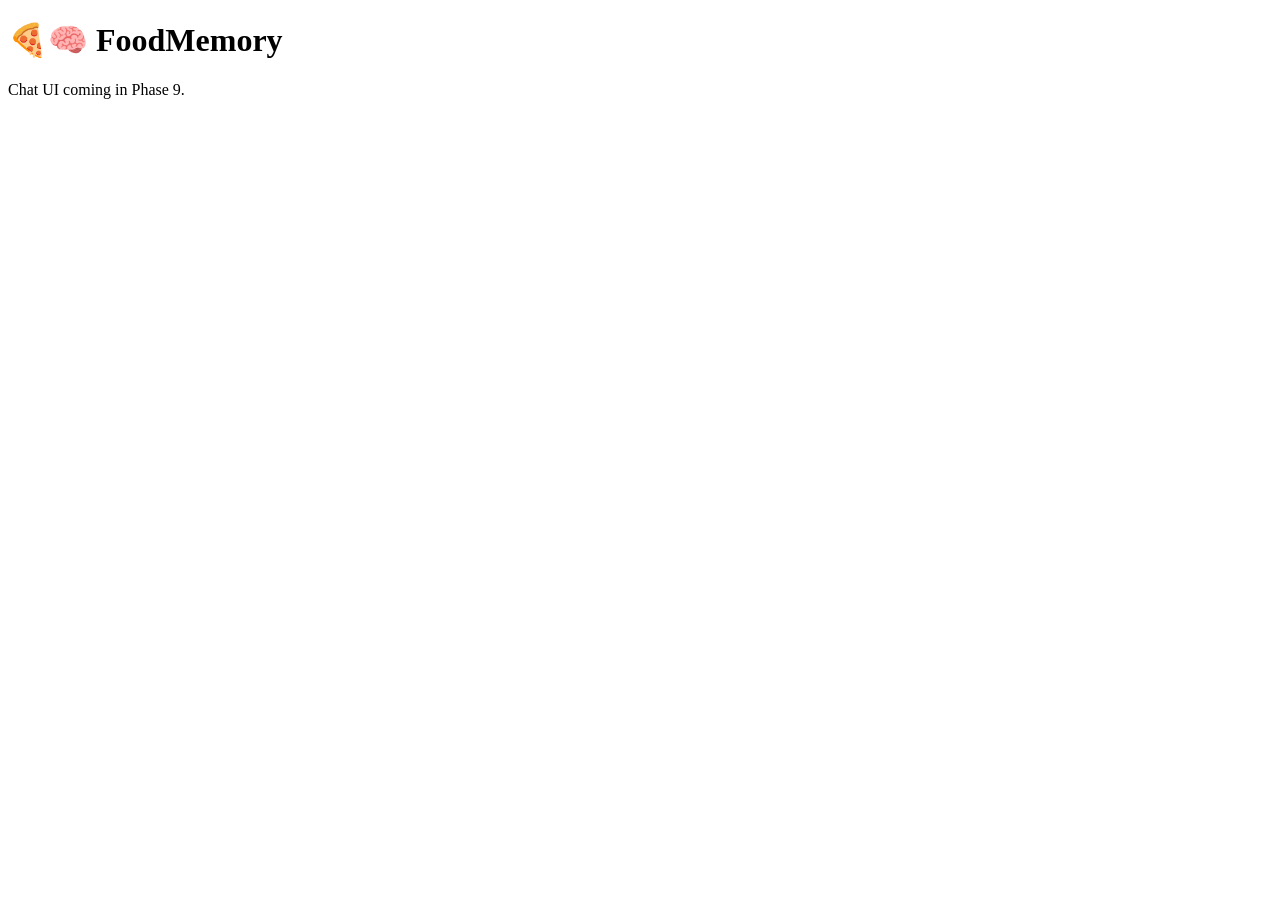
==== frontend/index.html @ b9fae0a0 "Phase 1-2: verified working - server starts, DB initializes" ====
<!-- FoodMemory Chat UI — will be built in Phase 9 -->
<!DOCTYPE html>
<html lang="en">
<head>
    <meta charset="UTF-8">
    <meta name="viewport" content="width=device-width, initial-scale=1.0">
    <title>FoodMemory</title>
    <link rel="stylesheet" href="style.css">
</head>
<body>
    <div id="app">
        <h1>🍕🧠 FoodMemory</h1>
        <p>Chat UI coming in Phase 9.</p>
    </div>
    <script src="app.js"></script>
</body>
</html>
---- frontend/style.css ----
/* FoodMemory styles — Phase 9 */
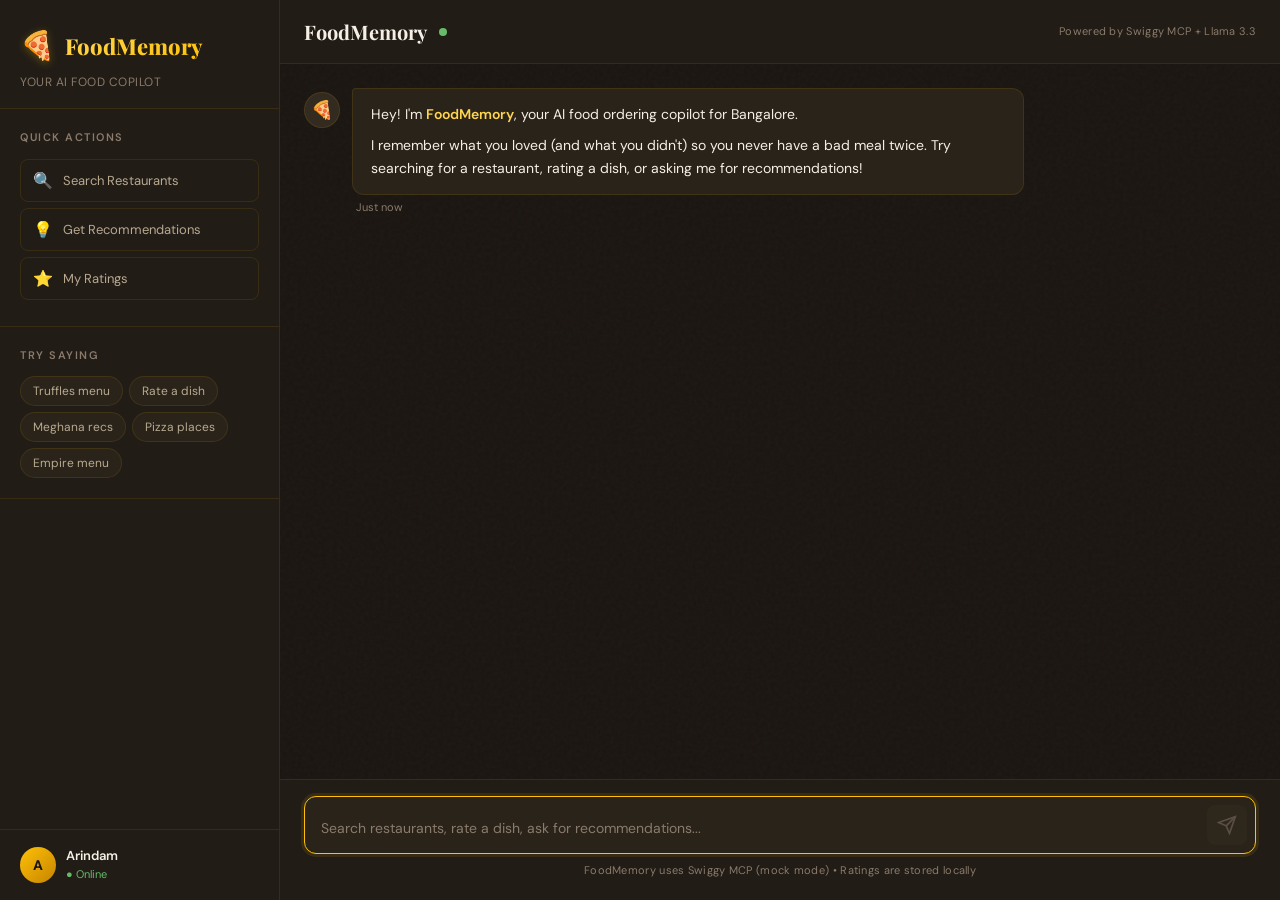
==== commit 2764e46b: "Phase 7-9: Frontend chat UI with warm kitchen aesthetic" ====
--- a/frontend/index.html
+++ b/frontend/index.html
@@ -1,17 +1,108 @@
-<!-- FoodMemory Chat UI — will be built in Phase 9 -->
 <!DOCTYPE html>
 <html lang="en">
 <head>
     <meta charset="UTF-8">
     <meta name="viewport" content="width=device-width, initial-scale=1.0">
-    <title>FoodMemory</title>
+    <title>FoodMemory — Your AI Food Copilot</title>
+    <link rel="preconnect" href="https://fonts.googleapis.com">
+    <link href="https://fonts.googleapis.com/css2?family=DM+Sans:ital,wght@0,400;0,500;0,600;0,700&family=Playfair+Display:wght@700;800&display=swap" rel="stylesheet">
     <link rel="stylesheet" href="style.css">
 </head>
 <body>
-    <div id="app">
-        <h1>🍕🧠 FoodMemory</h1>
-        <p>Chat UI coming in Phase 9.</p>
+    <div class="app">
+        <!-- Sidebar -->
+        <aside class="sidebar">
+            <div class="sidebar-header">
+                <div class="logo">
+                    <span class="logo-icon">🍕</span>
+                    <span class="logo-text">FoodMemory</span>
+                </div>
+                <p class="tagline">Your AI food copilot</p>
+            </div>
+
+            <div class="sidebar-section">
+                <h3>Quick Actions</h3>
+                <button class="quick-btn" data-msg="Find me biryani places in Bangalore">
+                    <span class="quick-icon">🔍</span> Search Restaurants
+                </button>
+                <button class="quick-btn" data-msg="What should I order today?">
+                    <span class="quick-icon">💡</span> Get Recommendations
+                </button>
+                <button class="quick-btn" data-msg="Show me my ratings">
+                    <span class="quick-icon">⭐</span> My Ratings
+                </button>
+            </div>
+
+            <div class="sidebar-section">
+                <h3>Try Saying</h3>
+                <div class="suggestion-chips">
+                    <button class="chip" data-msg="Show me Truffles menu">Truffles menu</button>
+                    <button class="chip" data-msg="The masala dosa from Vidyarthi Bhavan was amazing, 5 stars">Rate a dish</button>
+                    <button class="chip" data-msg="What's good at Meghana Foods?">Meghana recs</button>
+                    <button class="chip" data-msg="Find me pizza places">Pizza places</button>
+                    <button class="chip" data-msg="Show me Empire Restaurant menu">Empire menu</button>
+                </div>
+            </div>
+
+            <div class="sidebar-footer">
+                <div class="user-badge">
+                    <div class="user-avatar">A</div>
+                    <div class="user-info">
+                        <span class="user-name" id="userName">Arindam</span>
+                        <span class="user-status">● Online</span>
+                    </div>
+                </div>
+            </div>
+        </aside>
+
+        <!-- Main Chat Area -->
+        <main class="chat-area">
+            <div class="chat-header">
+                <div class="chat-header-left">
+                    <button class="menu-toggle" id="menuToggle">☰</button>
+                    <h1>FoodMemory</h1>
+                    <span class="status-dot"></span>
+                </div>
+                <div class="chat-header-right">
+                    <span class="powered-by">Powered by Swiggy MCP + Llama 3.3</span>
+                </div>
+            </div>
+
+            <div class="messages" id="messages">
+                <!-- Welcome message -->
+                <div class="message bot-message animate-in">
+                    <div class="message-avatar">🍕</div>
+                    <div class="message-content">
+                        <div class="message-bubble">
+                            <p>Hey! I'm <strong>FoodMemory</strong>, your AI food ordering copilot for Bangalore.</p>
+                            <p>I remember what you loved (and what you didn't) so you never have a bad meal twice. Try searching for a restaurant, rating a dish, or asking me for recommendations!</p>
+                        </div>
+                        <span class="message-time">Just now</span>
+                    </div>
+                </div>
+            </div>
+
+            <!-- Input Area -->
+            <div class="input-area">
+                <div class="input-container">
+                    <textarea
+                        id="messageInput"
+                        placeholder="Search restaurants, rate a dish, ask for recommendations..."
+                        rows="1"
+                        autofocus
+                    ></textarea>
+                    <button class="send-btn" id="sendBtn" disabled>
+                        <svg width="20" height="20" viewBox="0 0 24 24" fill="none" stroke="currentColor" stroke-width="2">
+                            <line x1="22" y1="2" x2="11" y2="13"></line>
+                            <polygon points="22 2 15 22 11 13 2 9 22 2"></polygon>
+                        </svg>
+                    </button>
+                </div>
+                <p class="input-hint">FoodMemory uses Swiggy MCP (mock mode) • Ratings are stored locally</p>
+            </div>
+        </main>
     </div>
+
     <script src="app.js"></script>
 </body>
 </html>
--- a/frontend/style.css
+++ b/frontend/style.css
@@ -1 +1,643 @@
-/* FoodMemory styles — Phase 9 */
+/* ═══════════════════════════════════════════
+   FoodMemory — Warm Kitchen Aesthetic
+   Dark base with amber/saffron accents
+   ═══════════════════════════════════════════ */
+
+:root {
+    --bg-deep: #1a1410;
+    --bg-main: #211c16;
+    --bg-surface: #2a2319;
+    --bg-elevated: #332b20;
+    --bg-hover: #3d3326;
+
+    --amber-50: #fff8e1;
+    --amber-100: #ffecb3;
+    --amber-200: #ffe082;
+    --amber-300: #ffd54f;
+    --amber-400: #ffca28;
+    --amber-500: #ffc107;
+    --amber-600: #e5a100;
+    --amber-700: #c68400;
+
+    --text-primary: #f5efe6;
+    --text-secondary: #b8a990;
+    --text-muted: #8a7b6b;
+    --text-inverse: #1a1410;
+
+    --green-veg: #66bb6a;
+    --red-nonveg: #ef5350;
+    --star-gold: #ffd54f;
+
+    --border: rgba(255, 193, 7, 0.1);
+    --border-strong: rgba(255, 193, 7, 0.2);
+
+    --shadow-sm: 0 1px 3px rgba(0,0,0,0.3);
+    --shadow-md: 0 4px 12px rgba(0,0,0,0.4);
+    --shadow-lg: 0 8px 32px rgba(0,0,0,0.5);
+
+    --radius-sm: 8px;
+    --radius-md: 12px;
+    --radius-lg: 20px;
+    --radius-full: 9999px;
+
+    --font-body: 'DM Sans', -apple-system, sans-serif;
+    --font-display: 'Playfair Display', Georgia, serif;
+
+    --sidebar-width: 280px;
+    --header-height: 64px;
+}
+
+/* ─── Reset ─── */
+*, *::before, *::after {
+    margin: 0;
+    padding: 0;
+    box-sizing: border-box;
+}
+
+html, body {
+    height: 100%;
+    overflow: hidden;
+}
+
+body {
+    font-family: var(--font-body);
+    background: var(--bg-deep);
+    color: var(--text-primary);
+    font-size: 15px;
+    line-height: 1.6;
+}
+
+/* ─── App Layout ─── */
+.app {
+    display: flex;
+    height: 100vh;
+    width: 100vw;
+}
+
+/* ─── Sidebar ─── */
+.sidebar {
+    width: var(--sidebar-width);
+    background: var(--bg-main);
+    border-right: 1px solid var(--border);
+    display: flex;
+    flex-direction: column;
+    flex-shrink: 0;
+    transition: transform 0.3s ease;
+}
+
+.sidebar-header {
+    padding: 24px 20px 16px;
+    border-bottom: 1px solid var(--border);
+}
+
+.logo {
+    display: flex;
+    align-items: center;
+    gap: 10px;
+}
+
+.logo-icon {
+    font-size: 28px;
+    filter: drop-shadow(0 2px 4px rgba(255,193,7,0.3));
+}
+
+.logo-text {
+    font-family: var(--font-display);
+    font-size: 22px;
+    font-weight: 800;
+    background: linear-gradient(135deg, var(--amber-300), var(--amber-500));
+    -webkit-background-clip: text;
+    -webkit-text-fill-color: transparent;
+    background-clip: text;
+}
+
+.tagline {
+    color: var(--text-muted);
+    font-size: 12px;
+    margin-top: 4px;
+    letter-spacing: 0.5px;
+    text-transform: uppercase;
+}
+
+.sidebar-section {
+    padding: 20px;
+    border-bottom: 1px solid var(--border);
+}
+
+.sidebar-section h3 {
+    font-size: 11px;
+    text-transform: uppercase;
+    letter-spacing: 1.5px;
+    color: var(--text-muted);
+    margin-bottom: 12px;
+    font-weight: 600;
+}
+
+.quick-btn {
+    display: flex;
+    align-items: center;
+    gap: 10px;
+    width: 100%;
+    padding: 10px 12px;
+    background: transparent;
+    border: 1px solid var(--border);
+    border-radius: var(--radius-sm);
+    color: var(--text-secondary);
+    font-family: var(--font-body);
+    font-size: 13px;
+    cursor: pointer;
+    transition: all 0.2s ease;
+    margin-bottom: 6px;
+}
+
+.quick-btn:hover {
+    background: var(--bg-elevated);
+    border-color: var(--border-strong);
+    color: var(--text-primary);
+    transform: translateX(4px);
+}
+
+.quick-icon {
+    font-size: 16px;
+}
+
+.suggestion-chips {
+    display: flex;
+    flex-wrap: wrap;
+    gap: 6px;
+}
+
+.chip {
+    padding: 6px 12px;
+    background: var(--bg-surface);
+    border: 1px solid var(--border);
+    border-radius: var(--radius-full);
+    color: var(--text-secondary);
+    font-family: var(--font-body);
+    font-size: 12px;
+    cursor: pointer;
+    transition: all 0.2s ease;
+    white-space: nowrap;
+}
+
+.chip:hover {
+    background: var(--amber-700);
+    border-color: var(--amber-600);
+    color: var(--text-primary);
+}
+
+.sidebar-footer {
+    margin-top: auto;
+    padding: 16px 20px;
+    border-top: 1px solid var(--border);
+}
+
+.user-badge {
+    display: flex;
+    align-items: center;
+    gap: 10px;
+}
+
+.user-avatar {
+    width: 36px;
+    height: 36px;
+    border-radius: var(--radius-full);
+    background: linear-gradient(135deg, var(--amber-500), var(--amber-700));
+    display: flex;
+    align-items: center;
+    justify-content: center;
+    font-weight: 700;
+    font-size: 14px;
+    color: var(--text-inverse);
+}
+
+.user-info {
+    display: flex;
+    flex-direction: column;
+}
+
+.user-name {
+    font-weight: 600;
+    font-size: 13px;
+}
+
+.user-status {
+    font-size: 11px;
+    color: var(--green-veg);
+}
+
+/* ─── Main Chat Area ─── */
+.chat-area {
+    flex: 1;
+    display: flex;
+    flex-direction: column;
+    min-width: 0;
+    background: var(--bg-deep);
+    position: relative;
+}
+
+/* Subtle grain texture */
+.chat-area::before {
+    content: '';
+    position: absolute;
+    inset: 0;
+    background-image: url("data:image/svg+xml,%3Csvg viewBox='0 0 256 256' xmlns='http://www.w3.org/2000/svg'%3E%3Cfilter id='noise'%3E%3CfeTurbulence type='fractalNoise' baseFrequency='0.9' numOctaves='4' stitchTiles='stitch'/%3E%3C/filter%3E%3Crect width='100%25' height='100%25' filter='url(%23noise)' opacity='0.03'/%3E%3C/svg%3E");
+    pointer-events: none;
+    z-index: 0;
+}
+
+.chat-header {
+    height: var(--header-height);
+    padding: 0 24px;
+    display: flex;
+    align-items: center;
+    justify-content: space-between;
+    border-bottom: 1px solid var(--border);
+    background: var(--bg-main);
+    flex-shrink: 0;
+    z-index: 1;
+}
+
+.chat-header-left {
+    display: flex;
+    align-items: center;
+    gap: 12px;
+}
+
+.menu-toggle {
+    display: none;
+    background: none;
+    border: none;
+    color: var(--text-secondary);
+    font-size: 20px;
+    cursor: pointer;
+    padding: 4px;
+}
+
+.chat-header h1 {
+    font-family: var(--font-display);
+    font-size: 20px;
+    font-weight: 700;
+    color: var(--text-primary);
+}
+
+.status-dot {
+    width: 8px;
+    height: 8px;
+    border-radius: 50%;
+    background: var(--green-veg);
+    animation: pulse 2s infinite;
+}
+
+@keyframes pulse {
+    0%, 100% { opacity: 1; }
+    50% { opacity: 0.5; }
+}
+
+.chat-header-right {
+    display: flex;
+    align-items: center;
+}
+
+.powered-by {
+    font-size: 11px;
+    color: var(--text-muted);
+    letter-spacing: 0.3px;
+}
+
+/* ─── Messages ─── */
+.messages {
+    flex: 1;
+    overflow-y: auto;
+    padding: 24px;
+    display: flex;
+    flex-direction: column;
+    gap: 20px;
+    z-index: 1;
+    scroll-behavior: smooth;
+}
+
+.messages::-webkit-scrollbar {
+    width: 6px;
+}
+
+.messages::-webkit-scrollbar-track {
+    background: transparent;
+}
+
+.messages::-webkit-scrollbar-thumb {
+    background: var(--bg-elevated);
+    border-radius: 3px;
+}
+
+.message {
+    display: flex;
+    gap: 12px;
+    max-width: 720px;
+    animation: slideUp 0.3s ease;
+}
+
+@keyframes slideUp {
+    from {
+        opacity: 0;
+        transform: translateY(12px);
+    }
+    to {
+        opacity: 1;
+        transform: translateY(0);
+    }
+}
+
+.bot-message {
+    align-self: flex-start;
+}
+
+.user-message {
+    align-self: flex-end;
+    flex-direction: row-reverse;
+}
+
+.message-avatar {
+    width: 36px;
+    height: 36px;
+    border-radius: var(--radius-full);
+    display: flex;
+    align-items: center;
+    justify-content: center;
+    font-size: 18px;
+    flex-shrink: 0;
+    margin-top: 4px;
+}
+
+.bot-message .message-avatar {
+    background: var(--bg-elevated);
+    border: 1px solid var(--border);
+}
+
+.user-message .message-avatar {
+    background: linear-gradient(135deg, var(--amber-500), var(--amber-700));
+    font-size: 13px;
+    font-weight: 700;
+    color: var(--text-inverse);
+}
+
+.message-content {
+    display: flex;
+    flex-direction: column;
+    gap: 4px;
+}
+
+.message-bubble {
+    padding: 14px 18px;
+    border-radius: var(--radius-md);
+    line-height: 1.65;
+    font-size: 14px;
+}
+
+.bot-message .message-bubble {
+    background: var(--bg-surface);
+    border: 1px solid var(--border);
+    border-top-left-radius: 4px;
+    color: var(--text-primary);
+}
+
+.user-message .message-bubble {
+    background: linear-gradient(135deg, var(--amber-600), var(--amber-700));
+    color: var(--text-inverse);
+    border-top-right-radius: 4px;
+}
+
+.message-bubble p {
+    margin-bottom: 8px;
+}
+
+.message-bubble p:last-child {
+    margin-bottom: 0;
+}
+
+.message-bubble strong {
+    color: var(--amber-300);
+    font-weight: 600;
+}
+
+.user-message .message-bubble strong {
+    color: var(--text-inverse);
+}
+
+.message-time {
+    font-size: 11px;
+    color: var(--text-muted);
+    padding: 0 4px;
+}
+
+.user-message .message-time {
+    text-align: right;
+}
+
+/* ─── Typing Indicator ─── */
+.typing-indicator {
+    display: flex;
+    gap: 4px;
+    padding: 14px 18px;
+    background: var(--bg-surface);
+    border: 1px solid var(--border);
+    border-radius: var(--radius-md);
+    border-top-left-radius: 4px;
+    width: fit-content;
+}
+
+.typing-dot {
+    width: 8px;
+    height: 8px;
+    border-radius: 50%;
+    background: var(--amber-500);
+    animation: typingBounce 1.4s ease-in-out infinite;
+}
+
+.typing-dot:nth-child(2) { animation-delay: 0.2s; }
+.typing-dot:nth-child(3) { animation-delay: 0.4s; }
+
+@keyframes typingBounce {
+    0%, 60%, 100% { transform: translateY(0); opacity: 0.4; }
+    30% { transform: translateY(-6px); opacity: 1; }
+}
+
+/* ─── Intent Badge ─── */
+.intent-badge {
+    display: inline-block;
+    padding: 2px 10px;
+    border-radius: var(--radius-full);
+    font-size: 10px;
+    font-weight: 600;
+    text-transform: uppercase;
+    letter-spacing: 0.8px;
+    margin-bottom: 8px;
+    background: rgba(255, 193, 7, 0.1);
+    color: var(--amber-400);
+    border: 1px solid rgba(255, 193, 7, 0.15);
+}
+
+/* ─── Input Area ─── */
+.input-area {
+    padding: 16px 24px 20px;
+    border-top: 1px solid var(--border);
+    background: var(--bg-main);
+    z-index: 1;
+}
+
+.input-container {
+    display: flex;
+    align-items: flex-end;
+    gap: 10px;
+    background: var(--bg-surface);
+    border: 1px solid var(--border);
+    border-radius: var(--radius-md);
+    padding: 8px 8px 8px 16px;
+    transition: border-color 0.2s ease;
+}
+
+.input-container:focus-within {
+    border-color: var(--amber-500);
+    box-shadow: 0 0 0 3px rgba(255, 193, 7, 0.1);
+}
+
+textarea {
+    flex: 1;
+    background: transparent;
+    border: none;
+    outline: none;
+    color: var(--text-primary);
+    font-family: var(--font-body);
+    font-size: 14px;
+    line-height: 1.5;
+    resize: none;
+    max-height: 120px;
+    padding: 6px 0;
+}
+
+textarea::placeholder {
+    color: var(--text-muted);
+}
+
+.send-btn {
+    width: 40px;
+    height: 40px;
+    border-radius: var(--radius-sm);
+    border: none;
+    background: var(--bg-elevated);
+    color: var(--text-muted);
+    cursor: pointer;
+    display: flex;
+    align-items: center;
+    justify-content: center;
+    transition: all 0.2s ease;
+    flex-shrink: 0;
+}
+
+.send-btn:not(:disabled):hover {
+    background: var(--amber-500);
+    color: var(--text-inverse);
+    transform: scale(1.05);
+}
+
+.send-btn:not(:disabled) {
+    background: var(--amber-600);
+    color: var(--text-inverse);
+}
+
+.send-btn:disabled {
+    cursor: not-allowed;
+    opacity: 0.5;
+}
+
+.input-hint {
+    font-size: 11px;
+    color: var(--text-muted);
+    text-align: center;
+    margin-top: 8px;
+    letter-spacing: 0.3px;
+}
+
+/* ─── Restaurant Cards in Messages ─── */
+.restaurant-cards {
+    display: flex;
+    flex-direction: column;
+    gap: 8px;
+    margin-top: 10px;
+}
+
+.restaurant-card {
+    padding: 12px 14px;
+    background: var(--bg-elevated);
+    border: 1px solid var(--border);
+    border-radius: var(--radius-sm);
+    cursor: pointer;
+    transition: all 0.2s ease;
+}
+
+.restaurant-card:hover {
+    border-color: var(--amber-500);
+    transform: translateX(4px);
+}
+
+.restaurant-card-name {
+    font-weight: 600;
+    font-size: 14px;
+    color: var(--amber-300);
+}
+
+.restaurant-card-meta {
+    font-size: 12px;
+    color: var(--text-secondary);
+    margin-top: 2px;
+}
+
+/* ─── Responsive ─── */
+@media (max-width: 768px) {
+    .sidebar {
+        position: fixed;
+        left: 0;
+        top: 0;
+        bottom: 0;
+        z-index: 100;
+        transform: translateX(-100%);
+        box-shadow: var(--shadow-lg);
+    }
+
+    .sidebar.open {
+        transform: translateX(0);
+    }
+
+    .menu-toggle {
+        display: block;
+    }
+
+    .chat-header-right {
+        display: none;
+    }
+
+    .messages {
+        padding: 16px;
+    }
+
+    .message {
+        max-width: 100%;
+    }
+
+    .input-area {
+        padding: 12px 16px 16px;
+    }
+}
+
+/* ─── Overlay for mobile sidebar ─── */
+.sidebar-overlay {
+    display: none;
+    position: fixed;
+    inset: 0;
+    background: rgba(0,0,0,0.6);
+    z-index: 99;
+}
+
+.sidebar-overlay.active {
+    display: block;
+}
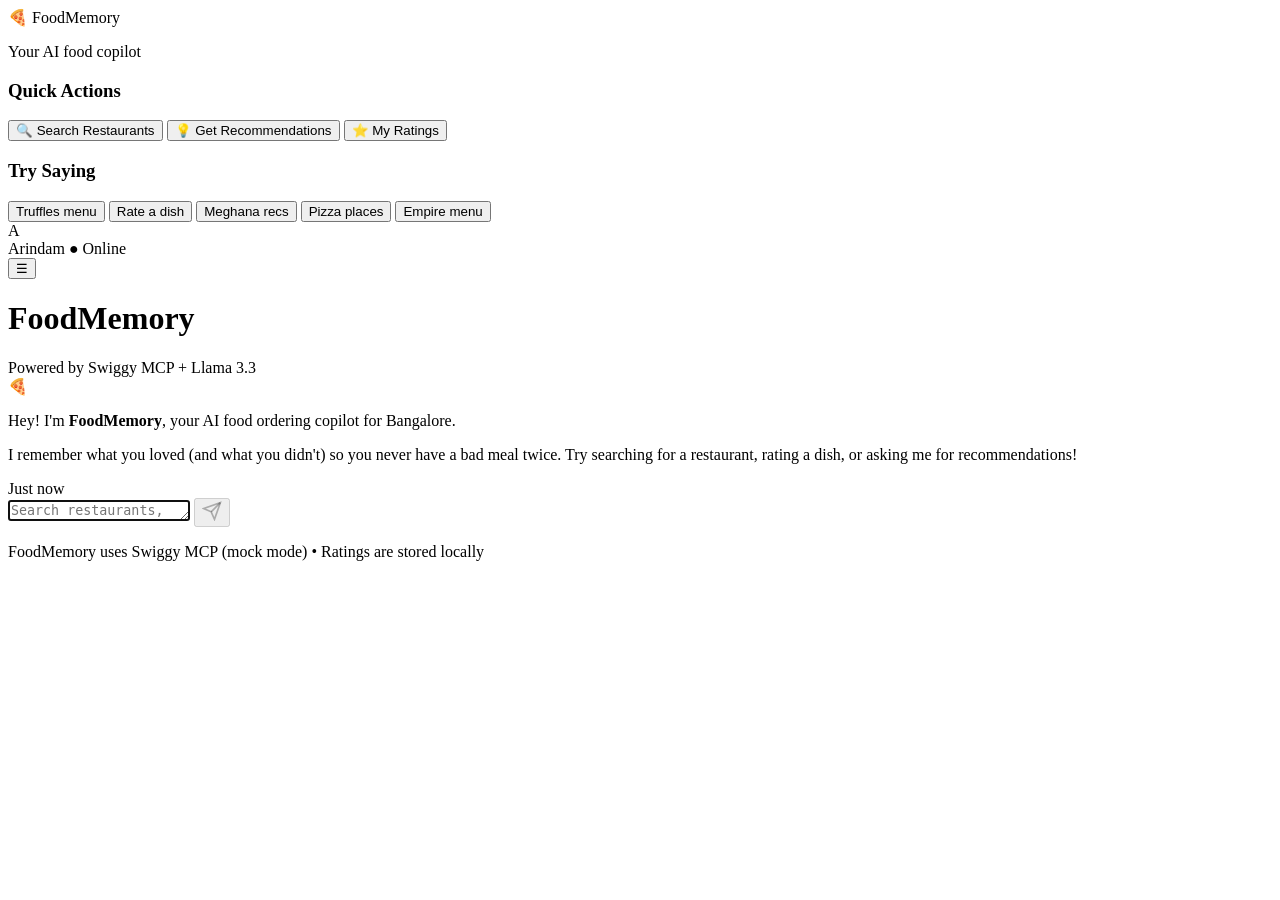
==== commit bc11e00e: "Phase 7-9: Frontend chat UI - dark amber theme, working end-to-end" ====
--- a/frontend/index.html
+++ b/frontend/index.html
@@ -6,7 +6,7 @@
     <title>FoodMemory — Your AI Food Copilot</title>
     <link rel="preconnect" href="https://fonts.googleapis.com">
     <link href="https://fonts.googleapis.com/css2?family=DM+Sans:ital,wght@0,400;0,500;0,600;0,700&family=Playfair+Display:wght@700;800&display=swap" rel="stylesheet">
-    <link rel="stylesheet" href="style.css">
+    <link rel="stylesheet" href="/static/style.css">
 </head>
 <body>
     <div class="app">
@@ -103,6 +103,6 @@
         </main>
     </div>
 
-    <script src="app.js"></script>
+    <script src="/static/app.js"></script>
 </body>
 </html>
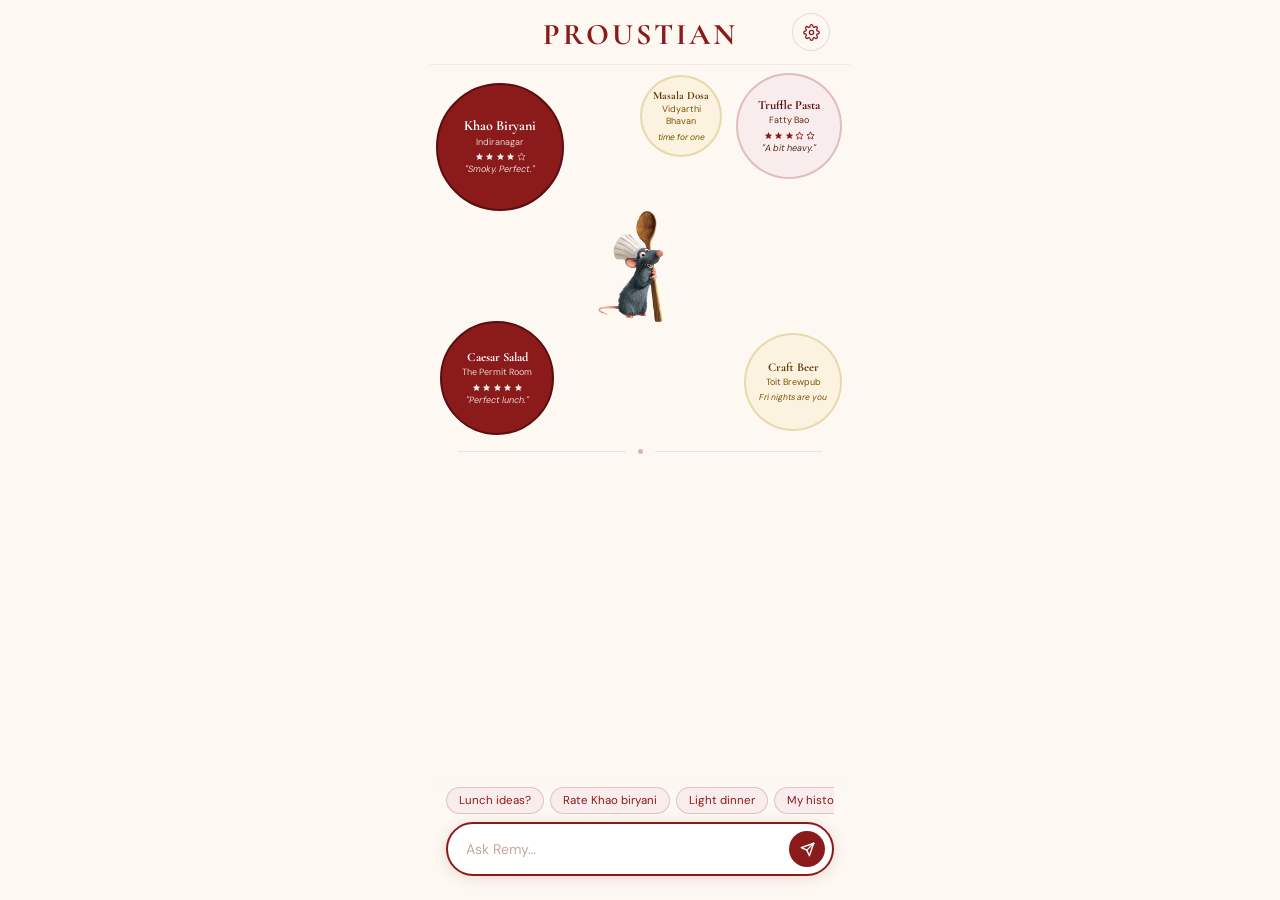
==== commit 658db9e8: "Fix: rating score NULL constraint + tabs/spaces cleanup" ====
--- a/frontend/index.html
+++ b/frontend/index.html
@@ -1,108 +1,299 @@
 <!DOCTYPE html>
 <html lang="en">
 <head>
-    <meta charset="UTF-8">
-    <meta name="viewport" content="width=device-width, initial-scale=1.0">
-    <title>FoodMemory — Your AI Food Copilot</title>
-    <link rel="preconnect" href="https://fonts.googleapis.com">
-    <link href="https://fonts.googleapis.com/css2?family=DM+Sans:ital,wght@0,400;0,500;0,600;0,700&family=Playfair+Display:wght@700;800&display=swap" rel="stylesheet">
-    <link rel="stylesheet" href="/static/style.css">
+  <meta charset="UTF-8">
+  <meta name="viewport" content="width=device-width, initial-scale=1.0">
+  <title>Proustian</title>
+  <link rel="preconnect" href="https://fonts.googleapis.com">
+  <link href="https://fonts.googleapis.com/css2?family=Cormorant+Garamond:ital,wght@0,400;0,600;0,700;1,400;1,600&family=DM+Sans:wght@300;400;500&display=swap" rel="stylesheet">
+  <style>
+    *, *::before, *::after { box-sizing: border-box; margin: 0; padding: 0; }
+    :root {
+      --red: #8B1A1A;
+      --red-dark: #5C0E0E;
+      --red-pale: #F9ECEC;
+      --cream: #FDF8F2;
+      --ink: #1A0800;
+      --ink-mid: #5C2A18;
+      --ink-light: #9A6040;
+      --gold-pale: #FBF3E0;
+      --white: #FFFFFF;
+    }
+    html, body { height: 100%; font-family: 'DM Sans', system-ui, sans-serif; background: var(--cream); color: var(--ink); -webkit-font-smoothing: antialiased; }
+    .app { max-width: 420px; margin: 0 auto; min-height: 100dvh; display: flex; flex-direction: column; background: var(--cream); }
+
+    .topbar {
+      display: flex; align-items: center; justify-content: center;
+      padding: 20px 20px 14px;
+      background: var(--cream);
+      border-bottom: 1px solid rgba(139,26,26,0.07);
+      position: relative;
+    }
+    .brand { text-align: center; }
+    .brand-name { font-family: 'Cormorant Garamond', Georgia, serif; font-size: 30px; font-weight: 700; color: var(--red); letter-spacing: 3px; text-transform: uppercase; line-height: 1; }
+    .settings-btn {
+      position: absolute; right: 20px; top: 50%; transform: translateY(-50%);
+      width: 38px; height: 38px; border-radius: 50%;
+      border: 1.5px solid rgba(139,26,26,0.15); background: transparent;
+      display: flex; align-items: center; justify-content: center; cursor: pointer; transition: all 0.2s;
+    }
+    .settings-btn:hover { background: var(--red-pale); border-color: var(--red); }
+    .settings-btn svg { width: 17px; height: 17px; stroke: var(--red); fill: none; stroke-width: 1.8; stroke-linecap: round; stroke-linejoin: round; }
+
+    .scroll-area { flex: 1; overflow-y: auto; overflow-x: hidden; padding-bottom: 130px; }
+    .scroll-area::-webkit-scrollbar { display: none; }
+
+    /* REMY: centred, large, with bubbles orbiting */
+    .remy-stage {
+      position: relative;
+      width: 100%;
+      height: 380px;
+      display: flex;
+      align-items: center;
+      justify-content: center;
+      overflow: hidden;
+    }
+
+    .remy-figure {
+      position: relative;
+      z-index: 5;
+      width: 90px;
+      display: flex;
+      flex-direction: column;
+      align-items: center;
+      margin-top: 20px;
+    }
+    .remy-img {
+      width: 90px;
+      height: auto;
+      object-fit: contain;
+      filter: none;
+      animation: remyFloat 5s ease-in-out infinite;
+    }
+    @keyframes remyFloat {
+      0%,100% { transform: translateY(0px); }
+      50%      { transform: translateY(-8px); }
+    }
+
+    /* BUBBLES: absolute positioned around Remy */
+    .bubble {
+      position: absolute;
+      border-radius: 50%;
+      display: flex;
+      flex-direction: column;
+      align-items: center;
+      justify-content: center;
+      text-align: center;
+      cursor: pointer;
+      transition: transform 0.2s ease;
+      padding: 10px;
+      animation: popIn 0.55s cubic-bezier(0.34,1.56,0.64,1) both;
+    }
+    .bubble:hover { transform: scale(1.1) !important; z-index: 20; }
+    @keyframes popIn {
+      from { opacity: 0; transform: scale(0.4); }
+      to   { opacity: 1; transform: scale(1); }
+    }
+    .bubble.past { background: var(--red); border: 2.5px solid var(--red-dark); }
+    .bubble.past-soft { background: var(--red-pale); border: 2px solid rgba(139,26,26,0.22); }
+    .bubble.rec { background: var(--gold-pale); border: 2px solid rgba(184,146,42,0.28); }
+
+    .b-dish { font-family: 'Cormorant Garamond', Georgia, serif; font-weight: 700; line-height: 1.2; }
+    .b-from { font-size: 9px; margin-top: 2px; line-height: 1.3; }
+    .b-review { font-size: 9px; font-style: italic; margin-top: 3px; line-height: 1.3; }
+    .b-stars { display: flex; gap: 1.5px; margin-top: 4px; justify-content: center; }
+    .b-stars svg { width: 9px; height: 9px; }
+    .b-push { font-size: 8.5px; line-height: 1.35; margin-top: 4px; font-style: italic; }
+
+    .bubble.past .b-dish, .bubble.past .b-from, .bubble.past .b-review { color: #fff; }
+    .bubble.past-soft .b-dish { color: var(--red-dark); font-size: 13px; }
+    .bubble.past-soft .b-from, .bubble.past-soft .b-review { color: var(--ink-mid); }
+    .bubble.rec .b-dish { color: #5C3800; }
+    .bubble.rec .b-from, .bubble.rec .b-push { color: #7a5200; }
+
+    /* DIVIDER */
+    .divider { display: flex; align-items: center; gap: 12px; padding: 4px 28px; }
+    .divider-line { flex: 1; height: 1px; background: rgba(139,26,26,0.1); }
+    .divider-dot { width: 5px; height: 5px; border-radius: 50%; background: rgba(139,26,26,0.3); }
+
+    /* CHAT */
+    .chat-thread { padding: 10px 20px 0; display: flex; flex-direction: column; gap: 12px; }
+    .msg-row { display: flex; gap: 10px; align-items: flex-end; }
+    .msg-row.user { flex-direction: row-reverse; }
+    .msg-av { width: 28px; height: 28px; border-radius: 50%; flex-shrink: 0; display: flex; align-items: center; justify-content: center; background: var(--red-pale); border: 1.5px solid rgba(139,26,26,0.18); }
+    .msg-av svg { width: 14px; height: 14px; fill: none; stroke: var(--red); stroke-width: 2; stroke-linecap: round; stroke-linejoin: round; }
+    .msg-av.uav { background: var(--red); border-color: var(--red-dark); }
+    .msg-av.uav svg { stroke: white; }
+    .msg-bub { max-width: 76%; padding: 10px 14px; font-size: 13.5px; line-height: 1.55; border-radius: 18px; }
+    .msg-bub.remy { background: var(--white); border: 1.5px solid rgba(139,26,26,0.1); border-bottom-left-radius: 4px; color: var(--ink); }
+    .msg-bub.user { background: var(--red); border-bottom-right-radius: 4px; color: white; }
+    .mem-tag { display: inline-block; background: var(--red-pale); color: var(--red-dark); font-size: 10.5px; padding: 2px 8px; border-radius: 20px; margin: 4px 2px 0 0; border: 1px solid rgba(139,26,26,0.18); }
+
+    .typing-row { display: flex; gap: 10px; align-items: flex-end; }
+    .typing-bub { padding: 11px 16px; background: var(--white); border: 1.5px solid rgba(139,26,26,0.1); border-radius: 18px; border-bottom-left-radius: 4px; display: flex; gap: 4px; align-items: center; }
+    .typing-bub span { width: 5px; height: 5px; background: rgba(139,26,26,0.35); border-radius: 50%; animation: tdot 1.2s ease-in-out infinite; }
+    .typing-bub span:nth-child(2) { animation-delay: 0.2s; }
+    .typing-bub span:nth-child(3) { animation-delay: 0.4s; }
+    @keyframes tdot { 0%,80%,100% { transform: translateY(0); opacity: 0.5; } 40% { transform: translateY(-5px); opacity: 1; } }
+
+    /* INPUT */
+    .input-bar { position: fixed; bottom: 0; left: 50%; transform: translateX(-50%); width: 100%; max-width: 420px; padding: 10px 16px 24px; background: linear-gradient(to top, var(--cream) 68%, transparent); z-index: 20; }
+    .pills-row { display: flex; gap: 6px; overflow-x: auto; padding-bottom: 8px; }
+    .pills-row::-webkit-scrollbar { display: none; }
+    .pill { flex-shrink: 0; font-size: 11.5px; color: var(--red); background: var(--red-pale); border: 1px solid rgba(139,26,26,0.2); border-radius: 20px; padding: 5px 12px; cursor: pointer; white-space: nowrap; font-family: 'DM Sans', sans-serif; transition: all 0.15s; }
+    .pill:hover { background: var(--red); color: white; border-color: var(--red); }
+    .input-wrap { display: flex; align-items: center; gap: 10px; background: var(--white); border: 2px solid var(--red); border-radius: 50px; padding: 7px 7px 7px 18px; box-shadow: 0 2px 14px rgba(139,26,26,0.14); transition: box-shadow 0.2s; }
+    .input-wrap:focus-within { box-shadow: 0 4px 22px rgba(139,26,26,0.22); }
+    .chat-input { flex: 1; border: none; outline: none; background: transparent; font-family: 'DM Sans', sans-serif; font-size: 14px; color: var(--ink); caret-color: var(--red); }
+    .chat-input::placeholder { color: var(--ink-light); opacity: 0.55; }
+    .send-btn { width: 36px; height: 36px; border-radius: 50%; background: var(--red); border: none; cursor: pointer; display: flex; align-items: center; justify-content: center; flex-shrink: 0; transition: background 0.15s, transform 0.1s; }
+    .send-btn:hover { background: var(--red-dark); }
+    .send-btn:active { transform: scale(0.92); }
+    .send-btn svg { width: 15px; height: 15px; stroke: white; fill: none; stroke-width: 2.2; stroke-linecap: round; stroke-linejoin: round; margin-left: 1px; }
+
+    @keyframes fadeUp { from { opacity: 0; transform: translateY(10px); } to { opacity: 1; transform: translateY(0); } }
+  </style>
 </head>
 <body>
-    <div class="app">
-        <!-- Sidebar -->
-        <aside class="sidebar">
-            <div class="sidebar-header">
-                <div class="logo">
-                    <span class="logo-icon">🍕</span>
-                    <span class="logo-text">FoodMemory</span>
-                </div>
-                <p class="tagline">Your AI food copilot</p>
-            </div>
-
-            <div class="sidebar-section">
-                <h3>Quick Actions</h3>
-                <button class="quick-btn" data-msg="Find me biryani places in Bangalore">
-                    <span class="quick-icon">🔍</span> Search Restaurants
-                </button>
-                <button class="quick-btn" data-msg="What should I order today?">
-                    <span class="quick-icon">💡</span> Get Recommendations
-                </button>
-                <button class="quick-btn" data-msg="Show me my ratings">
-                    <span class="quick-icon">⭐</span> My Ratings
-                </button>
-            </div>
-
-            <div class="sidebar-section">
-                <h3>Try Saying</h3>
-                <div class="suggestion-chips">
-                    <button class="chip" data-msg="Show me Truffles menu">Truffles menu</button>
-                    <button class="chip" data-msg="The masala dosa from Vidyarthi Bhavan was amazing, 5 stars">Rate a dish</button>
-                    <button class="chip" data-msg="What's good at Meghana Foods?">Meghana recs</button>
-                    <button class="chip" data-msg="Find me pizza places">Pizza places</button>
-                    <button class="chip" data-msg="Show me Empire Restaurant menu">Empire menu</button>
-                </div>
-            </div>
-
-            <div class="sidebar-footer">
-                <div class="user-badge">
-                    <div class="user-avatar">A</div>
-                    <div class="user-info">
-                        <span class="user-name" id="userName">Arindam</span>
-                        <span class="user-status">● Online</span>
-                    </div>
-                </div>
-            </div>
-        </aside>
-
-        <!-- Main Chat Area -->
-        <main class="chat-area">
-            <div class="chat-header">
-                <div class="chat-header-left">
-                    <button class="menu-toggle" id="menuToggle">☰</button>
-                    <h1>FoodMemory</h1>
-                    <span class="status-dot"></span>
-                </div>
-                <div class="chat-header-right">
-                    <span class="powered-by">Powered by Swiggy MCP + Llama 3.3</span>
-                </div>
-            </div>
-
-            <div class="messages" id="messages">
-                <!-- Welcome message -->
-                <div class="message bot-message animate-in">
-                    <div class="message-avatar">🍕</div>
-                    <div class="message-content">
-                        <div class="message-bubble">
-                            <p>Hey! I'm <strong>FoodMemory</strong>, your AI food ordering copilot for Bangalore.</p>
-                            <p>I remember what you loved (and what you didn't) so you never have a bad meal twice. Try searching for a restaurant, rating a dish, or asking me for recommendations!</p>
-                        </div>
-                        <span class="message-time">Just now</span>
-                    </div>
-                </div>
-            </div>
-
-            <!-- Input Area -->
-            <div class="input-area">
-                <div class="input-container">
-                    <textarea
-                        id="messageInput"
-                        placeholder="Search restaurants, rate a dish, ask for recommendations..."
-                        rows="1"
-                        autofocus
-                    ></textarea>
-                    <button class="send-btn" id="sendBtn" disabled>
-                        <svg width="20" height="20" viewBox="0 0 24 24" fill="none" stroke="currentColor" stroke-width="2">
-                            <line x1="22" y1="2" x2="11" y2="13"></line>
-                            <polygon points="22 2 15 22 11 13 2 9 22 2"></polygon>
-                        </svg>
-                    </button>
-                </div>
-                <p class="input-hint">FoodMemory uses Swiggy MCP (mock mode) • Ratings are stored locally</p>
-            </div>
-        </main>
-    </div>
-
-    <script src="/static/app.js"></script>
+<div class="app">
+
+  <header class="topbar">
+    <div class="brand">
+      <div class="brand-name">Proustian</div>
+    </div>
+    <button class="settings-btn" onclick="onSettings()" aria-label="Settings">
+      <svg viewBox="0 0 24 24"><circle cx="12" cy="12" r="3"/><path d="M19.4 15a1.65 1.65 0 0 0 .33 1.82l.06.06a2 2 0 0 1-2.83 2.83l-.06-.06a1.65 1.65 0 0 0-1.82-.33 1.65 1.65 0 0 0-1 1.51V21a2 2 0 0 1-4 0v-.09A1.65 1.65 0 0 0 9 19.4a1.65 1.65 0 0 0-1.82.33l-.06.06a2 2 0 0 1-2.83-2.83l.06-.06A1.65 1.65 0 0 0 4.68 15a1.65 1.65 0 0 0-1.51-1H3a2 2 0 0 1 0-4h.09A1.65 1.65 0 0 0 4.6 9a1.65 1.65 0 0 0-.33-1.82l-.06-.06a2 2 0 0 1 2.83-2.83l.06.06A1.65 1.65 0 0 0 9 4.68a1.65 1.65 0 0 0 1-1.51V3a2 2 0 0 1 4 0v.09a1.65 1.65 0 0 0 1 1.51 1.65 1.65 0 0 0 1.82-.33l.06-.06a2 2 0 0 1 2.83 2.83l-.06.06A1.65 1.65 0 0 0 19.4 9a1.65 1.65 0 0 0 1.51 1H21a2 2 0 0 1 0 4h-.09a1.65 1.65 0 0 0-1.51 1z"/></svg>
+    </button>
+  </header>
+
+  <div class="scroll-area" id="scrollArea">
+
+    <!-- REMY STAGE: he's the centre, bubbles orbit -->
+    <div class="remy-stage">
+
+      <!-- Bubble 1: top-left, large past -->
+      <div class="bubble past" style="width:128px;height:128px;left:6px;top:18px;animation-delay:0.05s" onclick="fillInput('Khao biryani')">
+        <div class="b-dish" style="font-size:14px;color:white">Khao Biryani</div>
+        <div class="b-from" style="color:rgba(255,255,255,0.8)">Indiranagar</div>
+        <div class="b-stars">
+          <svg viewBox="0 0 10 10"><polygon points="5,1 6.2,3.8 9,4.2 7,6.1 7.6,9 5,7.5 2.4,9 3,6.1 1,4.2 3.8,3.8" fill="rgba(255,255,255,0.92)"/></svg>
+          <svg viewBox="0 0 10 10"><polygon points="5,1 6.2,3.8 9,4.2 7,6.1 7.6,9 5,7.5 2.4,9 3,6.1 1,4.2 3.8,3.8" fill="rgba(255,255,255,0.92)"/></svg>
+          <svg viewBox="0 0 10 10"><polygon points="5,1 6.2,3.8 9,4.2 7,6.1 7.6,9 5,7.5 2.4,9 3,6.1 1,4.2 3.8,3.8" fill="rgba(255,255,255,0.92)"/></svg>
+          <svg viewBox="0 0 10 10"><polygon points="5,1 6.2,3.8 9,4.2 7,6.1 7.6,9 5,7.5 2.4,9 3,6.1 1,4.2 3.8,3.8" fill="rgba(255,255,255,0.92)"/></svg>
+          <svg viewBox="0 0 10 10"><polygon points="5,1 6.2,3.8 9,4.2 7,6.1 7.6,9 5,7.5 2.4,9 3,6.1 1,4.2 3.8,3.8" fill="none" stroke="rgba(255,255,255,0.6)" stroke-width="0.9"/></svg>
+        </div>
+        <div class="b-review" style="color:rgba(255,255,255,0.82)">"Smoky. Perfect."</div>
+      </div>
+
+      <!-- Bubble 2: top-right, medium past-soft -->
+      <div class="bubble past-soft" style="width:106px;height:106px;right:8px;top:8px;animation-delay:0.12s" onclick="fillInput('Truffle pasta last night')">
+        <div class="b-dish" style="font-size:12.5px">Truffle Pasta</div>
+        <div class="b-from" style="color:var(--ink-mid)">Fatty Bao</div>
+        <div class="b-stars">
+          <svg viewBox="0 0 10 10"><polygon points="5,1 6.2,3.8 9,4.2 7,6.1 7.6,9 5,7.5 2.4,9 3,6.1 1,4.2 3.8,3.8" fill="#8B1A1A"/></svg>
+          <svg viewBox="0 0 10 10"><polygon points="5,1 6.2,3.8 9,4.2 7,6.1 7.6,9 5,7.5 2.4,9 3,6.1 1,4.2 3.8,3.8" fill="#8B1A1A"/></svg>
+          <svg viewBox="0 0 10 10"><polygon points="5,1 6.2,3.8 9,4.2 7,6.1 7.6,9 5,7.5 2.4,9 3,6.1 1,4.2 3.8,3.8" fill="#8B1A1A"/></svg>
+          <svg viewBox="0 0 10 10"><polygon points="5,1 6.2,3.8 9,4.2 7,6.1 7.6,9 5,7.5 2.4,9 3,6.1 1,4.2 3.8,3.8" fill="none" stroke="#8B1A1A" stroke-width="0.9"/></svg>
+          <svg viewBox="0 0 10 10"><polygon points="5,1 6.2,3.8 9,4.2 7,6.1 7.6,9 5,7.5 2.4,9 3,6.1 1,4.2 3.8,3.8" fill="none" stroke="#8B1A1A" stroke-width="0.9"/></svg>
+        </div>
+        <div class="b-review" style="color:var(--ink-mid)">"A bit heavy."</div>
+      </div>
+
+      <!-- Bubble 3: centre-top small rec -->
+      <div class="bubble rec" style="width:82px;height:82px;left:50%;top:10px;transform:translateX(-50%);animation-delay:0.2s" onclick="fillInput('Vidyarthi Bhavan dosa')">
+        <div class="b-dish" style="font-size:11px">Masala Dosa</div>
+        <div class="b-from">Vidyarthi Bhavan</div>
+        <div class="b-push">time for one</div>
+      </div>
+
+      <!-- Remy centred -->
+      <div class="remy-figure">
+        <img class="remy-img" src="[data-uri]" alt="Remy">
+      </div>
+
+      <!-- Bubble 4: bottom-left, medium past -->
+      <div class="bubble past" style="width:114px;height:114px;left:10px;bottom:10px;animation-delay:0.17s" onclick="fillInput('Caesar salad Permit Room')">
+        <div class="b-dish" style="font-size:12.5px;color:white">Caesar Salad</div>
+        <div class="b-from" style="color:rgba(255,255,255,0.8)">The Permit Room</div>
+        <div class="b-stars">
+          <svg viewBox="0 0 10 10"><polygon points="5,1 6.2,3.8 9,4.2 7,6.1 7.6,9 5,7.5 2.4,9 3,6.1 1,4.2 3.8,3.8" fill="rgba(255,255,255,0.92)"/></svg>
+          <svg viewBox="0 0 10 10"><polygon points="5,1 6.2,3.8 9,4.2 7,6.1 7.6,9 5,7.5 2.4,9 3,6.1 1,4.2 3.8,3.8" fill="rgba(255,255,255,0.92)"/></svg>
+          <svg viewBox="0 0 10 10"><polygon points="5,1 6.2,3.8 9,4.2 7,6.1 7.6,9 5,7.5 2.4,9 3,6.1 1,4.2 3.8,3.8" fill="rgba(255,255,255,0.92)"/></svg>
+          <svg viewBox="0 0 10 10"><polygon points="5,1 6.2,3.8 9,4.2 7,6.1 7.6,9 5,7.5 2.4,9 3,6.1 1,4.2 3.8,3.8" fill="rgba(255,255,255,0.92)"/></svg>
+          <svg viewBox="0 0 10 10"><polygon points="5,1 6.2,3.8 9,4.2 7,6.1 7.6,9 5,7.5 2.4,9 3,6.1 1,4.2 3.8,3.8" fill="rgba(255,255,255,0.92)"/></svg>
+        </div>
+        <div class="b-review" style="color:rgba(255,255,255,0.82)">"Perfect lunch."</div>
+      </div>
+
+      <!-- Bubble 5: bottom-right, small rec -->
+      <div class="bubble rec" style="width:98px;height:98px;right:8px;bottom:14px;animation-delay:0.26s" onclick="fillInput('Toit craft beer')">
+        <div class="b-dish" style="font-size:12px">Craft Beer</div>
+        <div class="b-from">Toit Brewpub</div>
+        <div class="b-push">Fri nights are you</div>
+      </div>
+
+    </div>
+
+    <div class="divider">
+      <div class="divider-line"></div>
+      <div class="divider-dot"></div>
+      <div class="divider-line"></div>
+    </div>
+
+    <div class="chat-thread" id="chatThread">
+      
+    </div>
+
+  </div>
+
+  <div class="input-bar">
+    <div class="pills-row">
+      <button class="pill" onclick="fillInput('What should I eat for lunch?')">Lunch ideas?</button>
+      <button class="pill" onclick="fillInput('Rate Khao biryani 5 stars')">Rate Khao biryani</button>
+      <button class="pill" onclick="fillInput('Something light tonight')">Light dinner</button>
+      <button class="pill" onclick="fillInput('Show me my order history')">My history</button>
+    </div>
+    <div class="input-wrap">
+      <input class="chat-input" id="chatInput" type="text" placeholder="Ask Remy…" autocomplete="off" onkeydown="if(event.key==='Enter')sendMsg()">
+      <button class="send-btn" onclick="sendMsg()" aria-label="Send">
+        <svg viewBox="0 0 24 24"><line x1="22" y1="2" x2="11" y2="13"/><polygon points="22 2 15 22 11 13 2 9 22 2"/></svg>
+      </button>
+    </div>
+  </div>
+
+</div>
+<script>
+  const API = 'http://localhost:8000';
+  function fillInput(t) { const el = document.getElementById('chatInput'); el.value = t; el.focus(); }
+  function appendMsg(role, text) {
+    const thread = document.getElementById('chatThread');
+    const row = document.createElement('div');
+    row.className = 'msg-row' + (role === 'user' ? ' user' : '');
+    const avCls = role === 'user' ? 'msg-av uav' : 'msg-av';
+    const icon = role === 'user'
+      ? `<svg viewBox="0 0 24 24" fill="none" stroke="white" stroke-width="2" stroke-linecap="round" stroke-linejoin="round"><path d="M20 21v-2a4 4 0 0 0-4-4H8a4 4 0 0 0-4 4v2"/><circle cx="12" cy="7" r="4"/></svg>`
+      : `<svg viewBox="0 0 24 24" fill="none" stroke="#8B1A1A" stroke-width="2" stroke-linecap="round" stroke-linejoin="round"><path d="M20.84 4.61a5.5 5.5 0 0 0-7.78 0L12 5.67l-1.06-1.06a5.5 5.5 0 0 0-7.78 7.78l1.06 1.06L12 21.23l7.78-7.78 1.06-1.06a5.5 5.5 0 0 0 0-7.78z"/></svg>`;
+    row.innerHTML = `<div class="${avCls}">${icon}</div><div class="msg-bub ${role}">${text}</div>`;
+    thread.appendChild(row);
+    scrollDown();
+  }
+  function showTyping() {
+    const thread = document.getElementById('chatThread');
+    const row = document.createElement('div'); row.className = 'typing-row'; row.id = 'typingRow';
+    row.innerHTML = `<div class="msg-av"><svg viewBox="0 0 24 24" fill="none" stroke="#8B1A1A" stroke-width="2" stroke-linecap="round" stroke-linejoin="round"><path d="M20.84 4.61a5.5 5.5 0 0 0-7.78 0L12 5.67l-1.06-1.06a5.5 5.5 0 0 0-7.78 7.78l1.06 1.06L12 21.23l7.78-7.78 1.06-1.06a5.5 5.5 0 0 0 0-7.78z"/></svg></div><div class="typing-bub"><span></span><span></span><span></span></div>`;
+    thread.appendChild(row); scrollDown();
+  }
+  function removeTyping() { const el = document.getElementById('typingRow'); if (el) el.remove(); }
+  function scrollDown() { const a = document.getElementById('scrollArea'); setTimeout(() => a.scrollTo({ top: a.scrollHeight, behavior: 'smooth' }), 60); }
+  function sendMsg() {
+    const el = document.getElementById('chatInput');
+    const text = el.value.trim(); if (!text) return;
+    el.value = ''; appendMsg('user', text); showTyping();
+    fetch(API + '/chat/', { method: 'POST', headers: { 'Content-Type': 'application/json' }, body: JSON.stringify({ message: text, user_id: 'demo-user' }) })
+    .then(r => r.json()).then(d => { removeTyping(); appendMsg('remy', d.reply || d.response || 'Hmm...'); })
+    .catch(() => { removeTyping(); appendMsg('remy', 'Kitchen offline. Try again?'); });
+  }
+  function onSettings() { appendMsg('remy', 'Settings coming soon!'); }
+</script>
 </body>
 </html>
